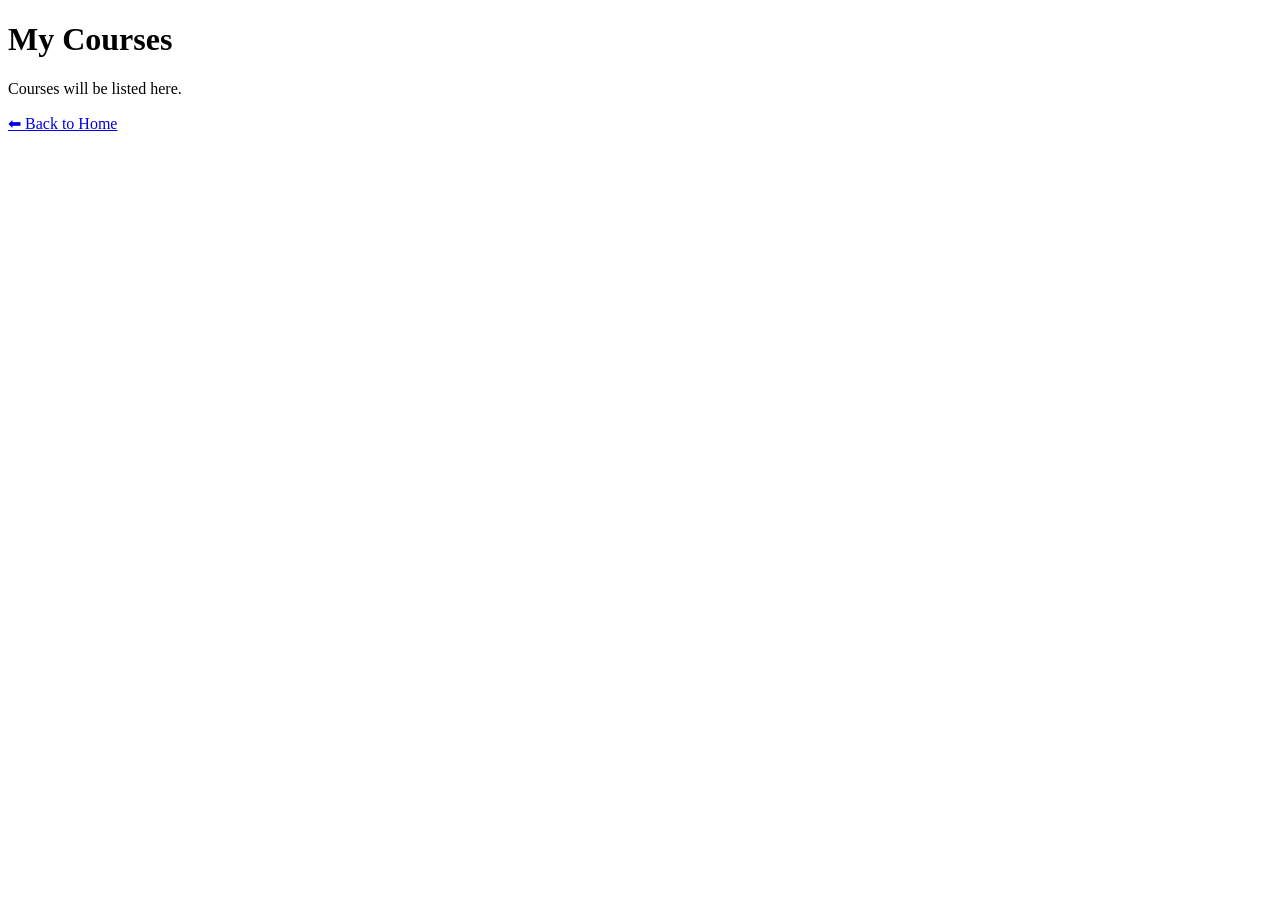
==== courses/index.html @ 95c7201c "new addition" ====
<!DOCTYPE html>
<html>
<head><title>Courses</title></head>
<body>
  <h1>My Courses</h1>
  <p>Courses will be listed here.</p>
  <a href="https://github.com/sudhanvayk/sudhanvayk.github.io/tree/main">⬅ Back to Home</a>
</body>
</html>
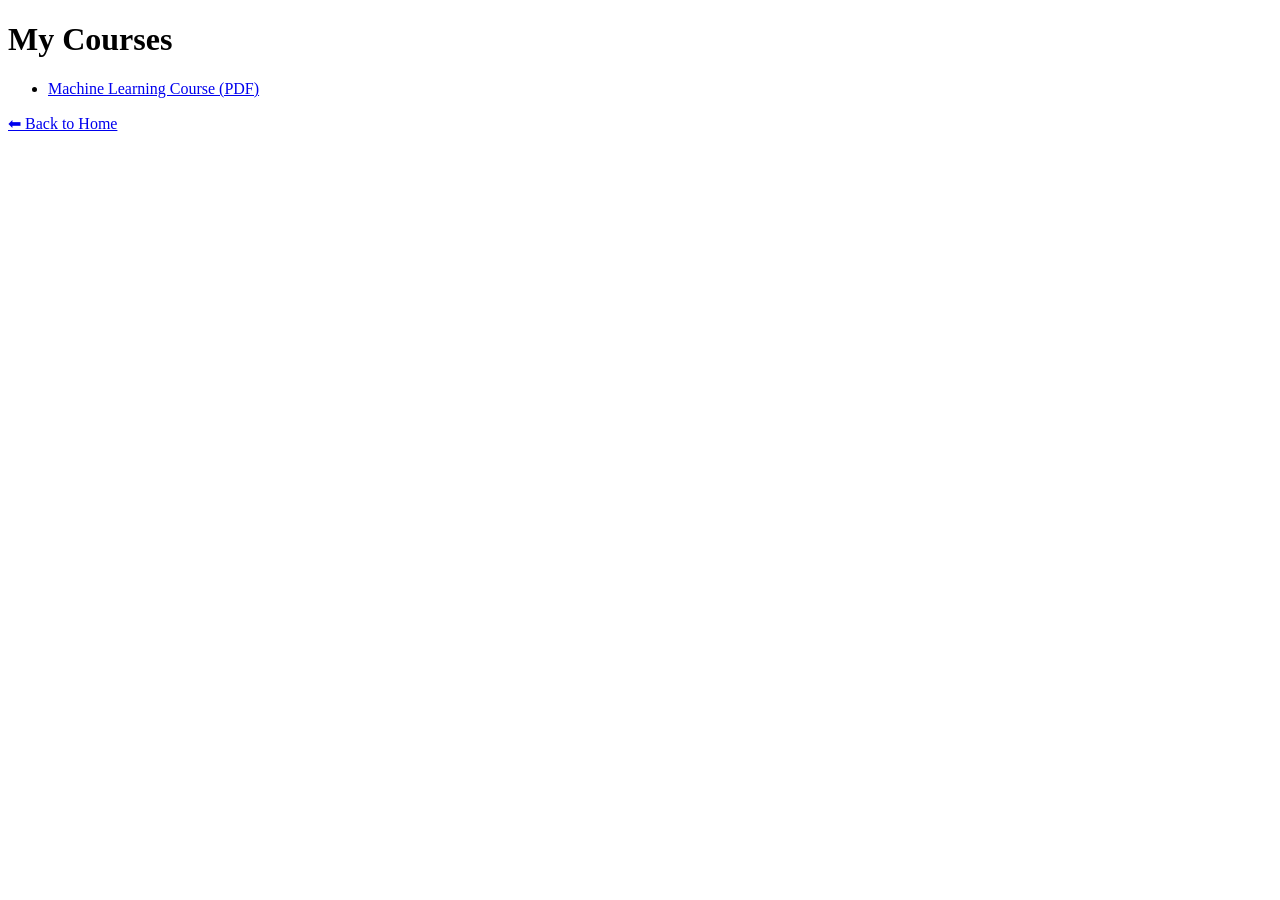
==== commit 573ecc4d: "new changes" ====
--- a/courses/index.html
+++ b/courses/index.html
@@ -1,9 +1,19 @@
 <!DOCTYPE html>
 <html>
-<head><title>Courses</title></head>
+<head>
+  <title>Courses</title>
+</head>
 <body>
   <h1>My Courses</h1>
-  <p>Courses will be listed here.</p>
+
+  <ul>
+    <li>
+      <a href="./ml-course.pdf" target="_blank">
+        Machine Learning Course (PDF)
+      </a>
+    </li>
+  </ul>
+
   <a href="https://github.com/sudhanvayk/sudhanvayk.github.io/tree/main">⬅ Back to Home</a>
 </body>
 </html>
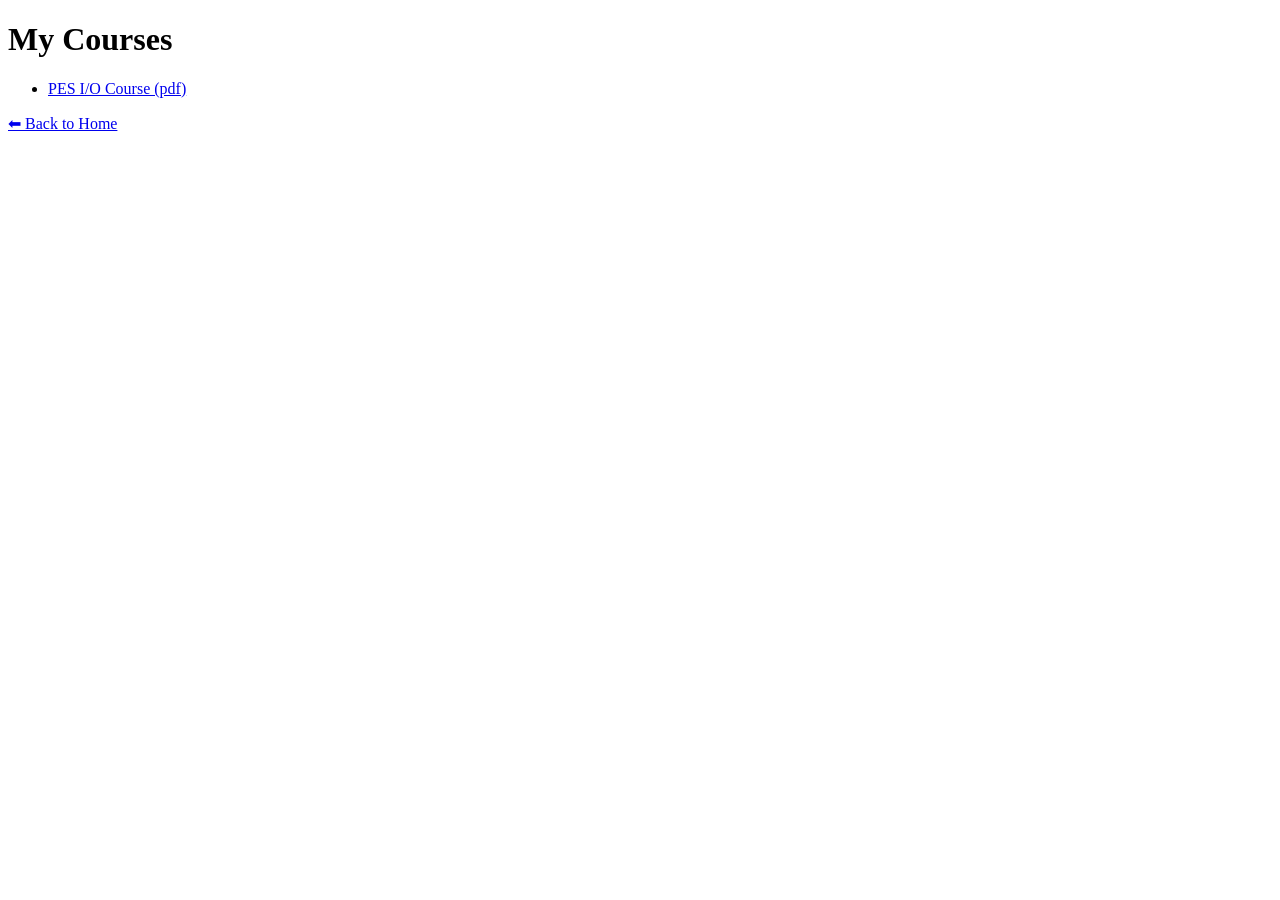
==== commit be3ac581: "Update index.html" ====
--- a/courses/index.html
+++ b/courses/index.html
@@ -8,12 +8,12 @@
 
   <ul>
     <li>
-      <a href="./ml-course.pdf" target="_blank">
-        Machine Learning Course (PDF)
+      <a href="./Competative Programming Certificate.pdf" target="_blank">
+        PES I/O Course (pdf)
       </a>
     </li>
   </ul>
 
-  <a href="https://github.com/sudhanvayk/sudhanvayk.github.io/tree/main">⬅ Back to Home</a>
+  <a href="https://sudhanvayk.github.io/">⬅ Back to Home</a>
 </body>
 </html>
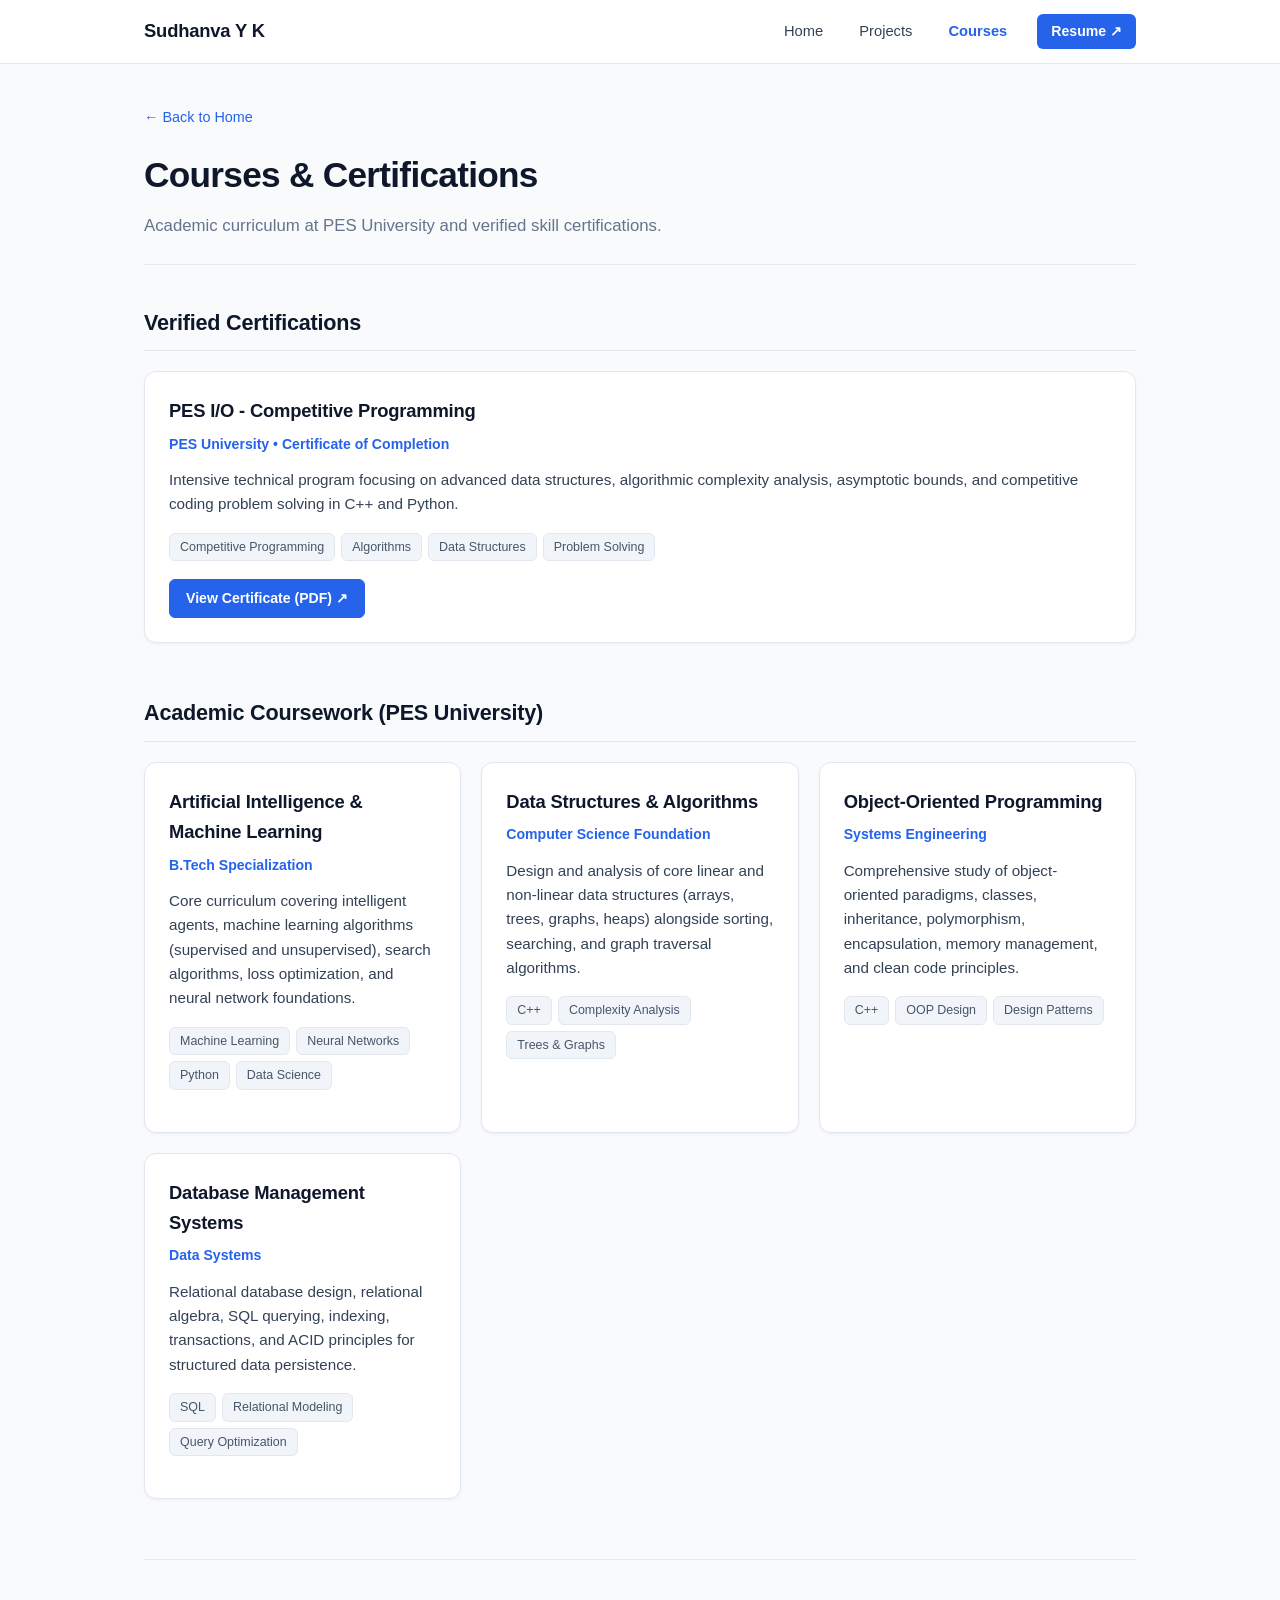
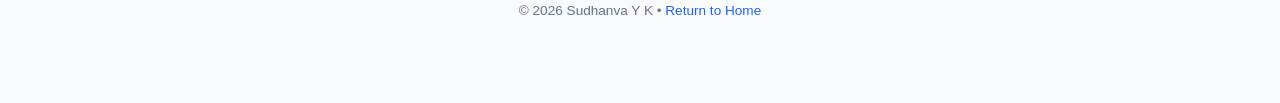
==== commit 104b35d3: "Update portfolio content" ====
--- a/courses/index.html
+++ b/courses/index.html
@@ -1,19 +1,143 @@
 <!DOCTYPE html>
-<html>
+<html lang="en">
 <head>
-  <title>Courses</title>
+    <meta charset="UTF-8">
+    <meta name="viewport" content="width=device-width, initial-scale=1.0">
+    <title>Courses &amp; Certifications | Sudhanva Y K</title>
+    <meta name="description" content="Academic coursework and certifications of Sudhanva Y K - Competitive programming, AI/ML, and computer science.">
+    <link rel="stylesheet" href="../css/style.css">
 </head>
 <body>
-  <h1>My Courses</h1>
+    <!-- Top Sticky Navigation -->
+    <header class="site-nav">
+        <div class="nav-container">
+            <a href="../" class="nav-brand">Sudhanva Y K</a>
+            <button class="nav-toggle" aria-label="Toggle navigation" aria-expanded="false">&#9776;</button>
+            <ul class="nav-links">
+                <li><a href="../" class="nav-link">Home</a></li>
+                <li><a href="../projects/" class="nav-link">Projects</a></li>
+                <li><a href="./" class="nav-link active">Courses</a></li>
+                <li>
+                    <a href="https://drive.google.com/file/d/1HeuqOxtiUb-T6UBLaHDlWJSWWvsEIELD/view?usp=sharing" target="_blank" rel="noopener noreferrer" class="nav-resume-btn">
+                        Resume &#8599;
+                    </a>
+                </li>
+            </ul>
+        </div>
+    </header>
 
-  <ul>
-    <li>
-      <a href="./Competative Programming Certificate.pdf" target="_blank">
-        PES I/O Course (pdf)
-      </a>
-    </li>
-  </ul>
+    <div class="container">
+        <!-- Subpage Header -->
+        <div class="subpage-header">
+            <a href="../" class="back-link">&larr; Back to Home</a>
+            <h1 class="subpage-title">Courses &amp; Certifications</h1>
+            <p class="subpage-desc">Academic curriculum at PES University and verified skill certifications.</p>
+        </div>
 
-  <a href="https://sudhanvayk.github.io/">⬅ Back to Home</a>
+        <!-- Section 1: Verified Certifications -->
+        <section class="section">
+            <div class="section-header">
+                <h2 class="section-title">Verified Certifications</h2>
+            </div>
+            <div class="cards-grid">
+                <div class="card">
+                    <div>
+                        <h3 class="card-title">PES I/O - Competitive Programming</h3>
+                        <div class="card-subtitle">PES University &bull; Certificate of Completion</div>
+                        <p class="card-desc">
+                            Intensive technical program focusing on advanced data structures, algorithmic complexity analysis, asymptotic bounds, and competitive coding problem solving in C++ and Python.
+                        </p>
+                        <div class="tags-list">
+                            <span class="tag">Competitive Programming</span>
+                            <span class="tag">Algorithms</span>
+                            <span class="tag">Data Structures</span>
+                            <span class="tag">Problem Solving</span>
+                        </div>
+                    </div>
+                    <div class="card-actions">
+                        <a href="./Competative%20Programming%20Certificate%20.pdf" target="_blank" class="btn btn-primary">
+                            View Certificate (PDF) &#8599;
+                        </a>
+                    </div>
+                </div>
+            </div>
+        </section>
+
+        <!-- Section 2: Academic Coursework -->
+        <section class="section">
+            <div class="section-header">
+                <h2 class="section-title">Academic Coursework (PES University)</h2>
+            </div>
+            <div class="cards-grid">
+                <div class="card">
+                    <div>
+                        <h3 class="card-title">Artificial Intelligence &amp; Machine Learning</h3>
+                        <div class="card-subtitle">B.Tech Specialization</div>
+                        <p class="card-desc">
+                            Core curriculum covering intelligent agents, machine learning algorithms (supervised and unsupervised), search algorithms, loss optimization, and neural network foundations.
+                        </p>
+                        <div class="tags-list">
+                            <span class="tag">Machine Learning</span>
+                            <span class="tag">Neural Networks</span>
+                            <span class="tag">Python</span>
+                            <span class="tag">Data Science</span>
+                        </div>
+                    </div>
+                </div>
+
+                <div class="card">
+                    <div>
+                        <h3 class="card-title">Data Structures &amp; Algorithms</h3>
+                        <div class="card-subtitle">Computer Science Foundation</div>
+                        <p class="card-desc">
+                            Design and analysis of core linear and non-linear data structures (arrays, trees, graphs, heaps) alongside sorting, searching, and graph traversal algorithms.
+                        </p>
+                        <div class="tags-list">
+                            <span class="tag">C++</span>
+                            <span class="tag">Complexity Analysis</span>
+                            <span class="tag">Trees &amp; Graphs</span>
+                        </div>
+                    </div>
+                </div>
+
+                <div class="card">
+                    <div>
+                        <h3 class="card-title">Object-Oriented Programming</h3>
+                        <div class="card-subtitle">Systems Engineering</div>
+                        <p class="card-desc">
+                            Comprehensive study of object-oriented paradigms, classes, inheritance, polymorphism, encapsulation, memory management, and clean code principles.
+                        </p>
+                        <div class="tags-list">
+                            <span class="tag">C++</span>
+                            <span class="tag">OOP Design</span>
+                            <span class="tag">Design Patterns</span>
+                        </div>
+                    </div>
+                </div>
+
+                <div class="card">
+                    <div>
+                        <h3 class="card-title">Database Management Systems</h3>
+                        <div class="card-subtitle">Data Systems</div>
+                        <p class="card-desc">
+                            Relational database design, relational algebra, SQL querying, indexing, transactions, and ACID principles for structured data persistence.
+                        </p>
+                        <div class="tags-list">
+                            <span class="tag">SQL</span>
+                            <span class="tag">Relational Modeling</span>
+                            <span class="tag">Query Optimization</span>
+                        </div>
+                    </div>
+                </div>
+            </div>
+        </section>
+
+        <!-- Footer -->
+        <footer class="site-footer">
+            <p>&copy; 2026 Sudhanva Y K &bull; <a href="../" style="color: var(--primary); text-decoration: none;">Return to Home</a></p>
+        </footer>
+    </div>
+
+    <script src="../js/main.js"></script>
 </body>
 </html>
--- a/css/style.css
+++ b/css/style.css
@@ -0,0 +1,637 @@
+/* ==========================================================================
+   Sudhanva Y K - Clean & Professional Portfolio Stylesheet
+   Inspired by academic and engineering personal websites (e.g. Quarto / CMU / PES)
+   ========================================================================== */
+
+:root {
+    --bg-color: #f8fafc;
+    --surface-color: #ffffff;
+    --text-primary: #0f172a;
+    --text-secondary: #334155;
+    --text-muted: #64748b;
+    --border-color: #e2e8f0;
+    --border-subtle: #f1f5f9;
+    --primary: #2563eb;
+    --primary-hover: #1d4ed8;
+    --primary-light: #eff6ff;
+    --primary-border: #bfdbfe;
+    --tag-bg: #f1f5f9;
+    --tag-text: #475569;
+    --card-shadow: 0 1px 3px rgba(0, 0, 0, 0.04), 0 1px 2px rgba(0, 0, 0, 0.02);
+    --card-hover-shadow: 0 10px 25px -5px rgba(0, 0, 0, 0.08), 0 8px 10px -6px rgba(0, 0, 0, 0.04);
+}
+
+* {
+    margin: 0;
+    padding: 0;
+    box-sizing: border-box;
+}
+
+body {
+    font-family: -apple-system, BlinkMacSystemFont, "Segoe UI", Roboto, "Helvetica Neue", Arial, sans-serif;
+    line-height: 1.65;
+    color: var(--text-secondary);
+    background-color: var(--bg-color);
+    -webkit-font-smoothing: antialiased;
+    min-height: 100vh;
+}
+
+/* ==========================================================================
+   Navigation Bar (Sticky, Clean & Glassmorphic)
+   ========================================================================== */
+.site-nav {
+    position: sticky;
+    top: 0;
+    background: rgba(255, 255, 255, 0.9);
+    backdrop-filter: blur(12px);
+    -webkit-backdrop-filter: blur(12px);
+    border-bottom: 1px solid var(--border-color);
+    z-index: 1000;
+    padding: 14px 0;
+}
+
+.nav-container {
+    max-width: 1040px;
+    margin: 0 auto;
+    padding: 0 24px;
+    display: flex;
+    justify-content: space-between;
+    align-items: center;
+}
+
+.nav-brand {
+    font-size: 1.15rem;
+    font-weight: 700;
+    color: var(--text-primary);
+    text-decoration: none;
+    letter-spacing: -0.01em;
+    display: flex;
+    align-items: center;
+    gap: 8px;
+}
+
+.nav-brand:hover {
+    color: var(--primary);
+}
+
+.nav-toggle {
+    display: none;
+    background: transparent;
+    border: none;
+    font-size: 1.5rem;
+    color: var(--text-primary);
+    cursor: pointer;
+    padding: 4px 8px;
+    border-radius: 6px;
+}
+
+.nav-toggle:hover {
+    background: var(--border-subtle);
+}
+
+.nav-links {
+    display: flex;
+    list-style: none;
+    align-items: center;
+    gap: 8px;
+    margin: 0;
+    padding: 0;
+}
+
+.nav-link {
+    color: var(--text-secondary);
+    text-decoration: none;
+    font-size: 0.92rem;
+    font-weight: 500;
+    padding: 6px 14px;
+    border-radius: 6px;
+    transition: all 0.2s ease;
+}
+
+.nav-link:hover {
+    color: var(--text-primary);
+    background: var(--border-subtle);
+}
+
+.nav-link.active {
+    color: var(--primary);
+    font-weight: 600;
+}
+
+.nav-resume-btn {
+    background: var(--primary);
+    color: #ffffff !important;
+    text-decoration: none;
+    font-size: 0.88rem;
+    font-weight: 600;
+    padding: 6px 14px;
+    border-radius: 6px;
+    display: inline-flex;
+    align-items: center;
+    gap: 4px;
+    margin-left: 8px;
+    transition: all 0.2s ease;
+}
+
+.nav-resume-btn:hover {
+    background: var(--primary-hover);
+    transform: translateY(-1px);
+    box-shadow: 0 4px 12px rgba(37, 99, 235, 0.25);
+}
+
+/* ==========================================================================
+   Page Layout & Container
+   ========================================================================== */
+.container {
+    max-width: 1040px;
+    margin: 0 auto;
+    padding: 40px 24px 60px;
+}
+
+/* ==========================================================================
+   Hero Section (Trestles 2-Column Profile Layout)
+   ========================================================================== */
+.hero-trestles {
+    display: grid;
+    grid-template-columns: 260px 1fr;
+    gap: 48px;
+    align-items: start;
+    margin-bottom: 56px;
+    padding-bottom: 48px;
+    border-bottom: 1px solid var(--border-color);
+}
+
+.hero-sidebar {
+    display: flex;
+    flex-direction: column;
+    align-items: center;
+    text-align: center;
+}
+
+.profile-avatar {
+    width: 140px;
+    height: 140px;
+    border-radius: 50%;
+    background: linear-gradient(135deg, #2563eb 0%, #1e40af 100%);
+    color: #ffffff;
+    display: flex;
+    align-items: center;
+    justify-content: center;
+    font-size: 2.5rem;
+    font-weight: 700;
+    letter-spacing: 1px;
+    margin-bottom: 18px;
+    box-shadow: 0 8px 20px rgba(37, 99, 235, 0.2);
+    border: 3px solid #ffffff;
+    outline: 2px solid var(--border-color);
+}
+
+.profile-name {
+    font-size: 1.65rem;
+    font-weight: 800;
+    color: var(--text-primary);
+    letter-spacing: -0.02em;
+    margin-bottom: 6px;
+}
+
+.profile-title {
+    font-size: 0.92rem;
+    color: var(--text-muted);
+    line-height: 1.45;
+    margin-bottom: 24px;
+}
+
+.profile-links {
+    display: flex;
+    flex-direction: column;
+    gap: 8px;
+    width: 100%;
+}
+
+.profile-link-btn {
+    display: flex;
+    align-items: center;
+    gap: 10px;
+    padding: 8px 14px;
+    background: var(--surface-color);
+    border: 1px solid var(--border-color);
+    border-radius: 8px;
+    font-size: 0.88rem;
+    font-weight: 500;
+    color: var(--text-secondary);
+    text-decoration: none;
+    transition: all 0.2s ease;
+}
+
+.profile-link-btn svg {
+    width: 18px;
+    height: 18px;
+    fill: currentColor;
+    flex-shrink: 0;
+}
+
+.profile-link-btn:hover {
+    border-color: var(--primary-border);
+    color: var(--primary);
+    background: var(--primary-light);
+    transform: translateY(-1px);
+}
+
+.hero-bio {
+    font-size: 1.05rem;
+    line-height: 1.8;
+    color: var(--text-secondary);
+}
+
+.hero-bio p {
+    margin-bottom: 18px;
+}
+
+.hero-bio p a {
+    color: var(--primary);
+    text-decoration: none;
+    font-weight: 500;
+    border-bottom: 1px solid transparent;
+    transition: border-color 0.2s ease;
+}
+
+.hero-bio p a:hover {
+    border-bottom-color: var(--primary);
+}
+
+.hero-quick-actions {
+    display: flex;
+    flex-wrap: wrap;
+    gap: 12px;
+    margin-top: 24px;
+}
+
+/* ==========================================================================
+   Subpage Headers
+   ========================================================================== */
+.subpage-header {
+    margin-bottom: 40px;
+    padding-bottom: 24px;
+    border-bottom: 1px solid var(--border-color);
+}
+
+.subpage-title {
+    font-size: 2.2rem;
+    font-weight: 800;
+    color: var(--text-primary);
+    letter-spacing: -0.02em;
+    margin-bottom: 8px;
+}
+
+.subpage-desc {
+    font-size: 1.05rem;
+    color: var(--text-muted);
+}
+
+.back-link {
+    display: inline-flex;
+    align-items: center;
+    gap: 6px;
+    color: var(--primary);
+    text-decoration: none;
+    font-size: 0.9rem;
+    font-weight: 500;
+    margin-bottom: 16px;
+    transition: transform 0.2s ease;
+}
+
+.back-link:hover {
+    transform: translateX(-3px);
+}
+
+/* ==========================================================================
+   Sections & Headings
+   ========================================================================== */
+.section {
+    margin-bottom: 52px;
+}
+
+.section-header {
+    display: flex;
+    justify-content: space-between;
+    align-items: baseline;
+    margin-bottom: 20px;
+    padding-bottom: 10px;
+    border-bottom: 1px solid var(--border-color);
+}
+
+.section-title {
+    font-size: 1.35rem;
+    font-weight: 700;
+    color: var(--text-primary);
+    letter-spacing: -0.01em;
+}
+
+.section-more-link {
+    font-size: 0.88rem;
+    font-weight: 600;
+    color: var(--primary);
+    text-decoration: none;
+}
+
+.section-more-link:hover {
+    text-decoration: underline;
+}
+
+/* ==========================================================================
+   Cards & Grids
+   ========================================================================== */
+.cards-grid {
+    display: grid;
+    grid-template-columns: repeat(auto-fit, minmax(310px, 1fr));
+    gap: 20px;
+}
+
+.card {
+    background: var(--surface-color);
+    border: 1px solid var(--border-color);
+    border-radius: 12px;
+    padding: 24px;
+    box-shadow: var(--card-shadow);
+    transition: all 0.2s ease;
+    display: flex;
+    flex-direction: column;
+    justify-content: space-between;
+}
+
+.card:hover {
+    border-color: #cbd5e1;
+    box-shadow: var(--card-hover-shadow);
+    transform: translateY(-2px);
+}
+
+.card-title {
+    font-size: 1.15rem;
+    font-weight: 700;
+    color: var(--text-primary);
+    margin-bottom: 6px;
+    letter-spacing: -0.01em;
+}
+
+.card-subtitle {
+    font-size: 0.88rem;
+    font-weight: 600;
+    color: var(--primary);
+    margin-bottom: 12px;
+}
+
+.card-desc {
+    font-size: 0.95rem;
+    line-height: 1.6;
+    color: var(--text-secondary);
+    margin-bottom: 16px;
+    flex-grow: 1;
+}
+
+/* ==========================================================================
+   Pills, Badges & Tags
+   ========================================================================== */
+.tags-list {
+    display: flex;
+    flex-wrap: wrap;
+    gap: 6px;
+    margin-bottom: 18px;
+}
+
+.tag {
+    background: var(--tag-bg);
+    color: var(--tag-text);
+    font-size: 0.78rem;
+    font-weight: 500;
+    padding: 3px 10px;
+    border-radius: 6px;
+    border: 1px solid var(--border-color);
+}
+
+/* ==========================================================================
+   Buttons
+   ========================================================================== */
+.btn {
+    display: inline-flex;
+    align-items: center;
+    gap: 6px;
+    padding: 7px 16px;
+    border-radius: 6px;
+    font-size: 0.88rem;
+    font-weight: 600;
+    text-decoration: none;
+    transition: all 0.2s ease;
+    cursor: pointer;
+}
+
+.btn-primary,
+.btn-primary:visited {
+    background: var(--primary);
+    color: #ffffff !important;
+    border: 1px solid var(--primary);
+}
+
+.btn-primary:hover,
+.btn-primary:focus {
+    background: var(--primary-hover);
+    color: #ffffff !important;
+    box-shadow: 0 4px 10px rgba(37, 99, 235, 0.2);
+}
+
+.btn-secondary,
+.btn-secondary:visited {
+    background: var(--surface-color);
+    color: var(--text-secondary) !important;
+    border: 1px solid var(--border-color);
+}
+
+.btn-secondary:hover,
+.btn-secondary:focus {
+    background: var(--border-subtle);
+    color: var(--text-primary) !important;
+    border-color: #cbd5e1;
+}
+
+.card-actions {
+    display: flex;
+    gap: 10px;
+    align-items: center;
+    margin-top: auto;
+}
+
+/* ==========================================================================
+   Education & Skills Layouts
+   ========================================================================== */
+.timeline-item {
+    background: var(--surface-color);
+    border: 1px solid var(--border-color);
+    border-radius: 12px;
+    padding: 22px 26px;
+    box-shadow: var(--card-shadow);
+}
+
+.timeline-header {
+    display: flex;
+    justify-content: space-between;
+    align-items: baseline;
+    flex-wrap: wrap;
+    margin-bottom: 6px;
+}
+
+.timeline-title {
+    font-size: 1.15rem;
+    font-weight: 700;
+    color: var(--text-primary);
+}
+
+.timeline-badge {
+    font-size: 0.82rem;
+    font-weight: 600;
+    color: var(--primary);
+    background: var(--primary-light);
+    border: 1px solid var(--primary-border);
+    padding: 2px 10px;
+    border-radius: 20px;
+}
+
+.timeline-meta {
+    font-size: 0.95rem;
+    color: var(--text-secondary);
+    margin-bottom: 6px;
+}
+
+.skills-container {
+    display: grid;
+    grid-template-columns: repeat(auto-fit, minmax(280px, 1fr));
+    gap: 18px;
+}
+
+.skill-category {
+    background: var(--surface-color);
+    border: 1px solid var(--border-color);
+    border-radius: 12px;
+    padding: 20px;
+    box-shadow: var(--card-shadow);
+}
+
+.skill-cat-title {
+    font-size: 0.95rem;
+    font-weight: 700;
+    color: var(--text-primary);
+    margin-bottom: 12px;
+    text-transform: uppercase;
+    letter-spacing: 0.05em;
+}
+
+/* ==========================================================================
+   Contact Panel
+   ========================================================================== */
+.contact-panel {
+    background: var(--surface-color);
+    border: 1px solid var(--border-color);
+    border-radius: 12px;
+    padding: 28px;
+    box-shadow: var(--card-shadow);
+    display: grid;
+    grid-template-columns: repeat(auto-fit, minmax(220px, 1fr));
+    gap: 20px;
+}
+
+.contact-item-title {
+    font-size: 0.8rem;
+    font-weight: 600;
+    text-transform: uppercase;
+    letter-spacing: 0.05em;
+    color: var(--text-muted);
+    margin-bottom: 4px;
+}
+
+.contact-item-value a {
+    color: var(--primary);
+    text-decoration: none;
+    font-weight: 500;
+    font-size: 0.95rem;
+}
+
+.contact-item-value a:hover {
+    text-decoration: underline;
+}
+
+/* ==========================================================================
+   Footer
+   ========================================================================== */
+.site-footer {
+    text-align: center;
+    padding: 40px 0 20px;
+    color: var(--text-muted);
+    font-size: 0.85rem;
+    border-top: 1px solid var(--border-color);
+    margin-top: 60px;
+}
+
+/* ==========================================================================
+   Responsive Breakpoints
+   ========================================================================== */
+@media (max-width: 820px) {
+    .hero-trestles {
+        grid-template-columns: 1fr;
+        gap: 32px;
+        text-align: center;
+    }
+
+    .hero-sidebar {
+        align-items: center;
+    }
+
+    .profile-links {
+        max-width: 320px;
+    }
+
+    .hero-quick-actions {
+        justify-content: center;
+    }
+}
+
+@media (max-width: 680px) {
+    .nav-toggle {
+        display: block;
+    }
+
+    .nav-links {
+        display: none;
+        position: absolute;
+        top: 100%;
+        left: 0;
+        right: 0;
+        background: var(--surface-color);
+        flex-direction: column;
+        align-items: stretch;
+        padding: 16px 24px;
+        border-bottom: 1px solid var(--border-color);
+        box-shadow: 0 10px 20px rgba(0, 0, 0, 0.05);
+        gap: 8px;
+    }
+
+    .nav-links.open {
+        display: flex;
+    }
+
+    .nav-resume-btn {
+        margin-left: 0;
+        text-align: center;
+        justify-content: center;
+        margin-top: 6px;
+    }
+
+    .container {
+        padding: 24px 16px 40px;
+    }
+
+    .subpage-title {
+        font-size: 1.75rem;
+    }
+
+    .cards-grid {
+        grid-template-columns: 1fr;
+    }
+}
